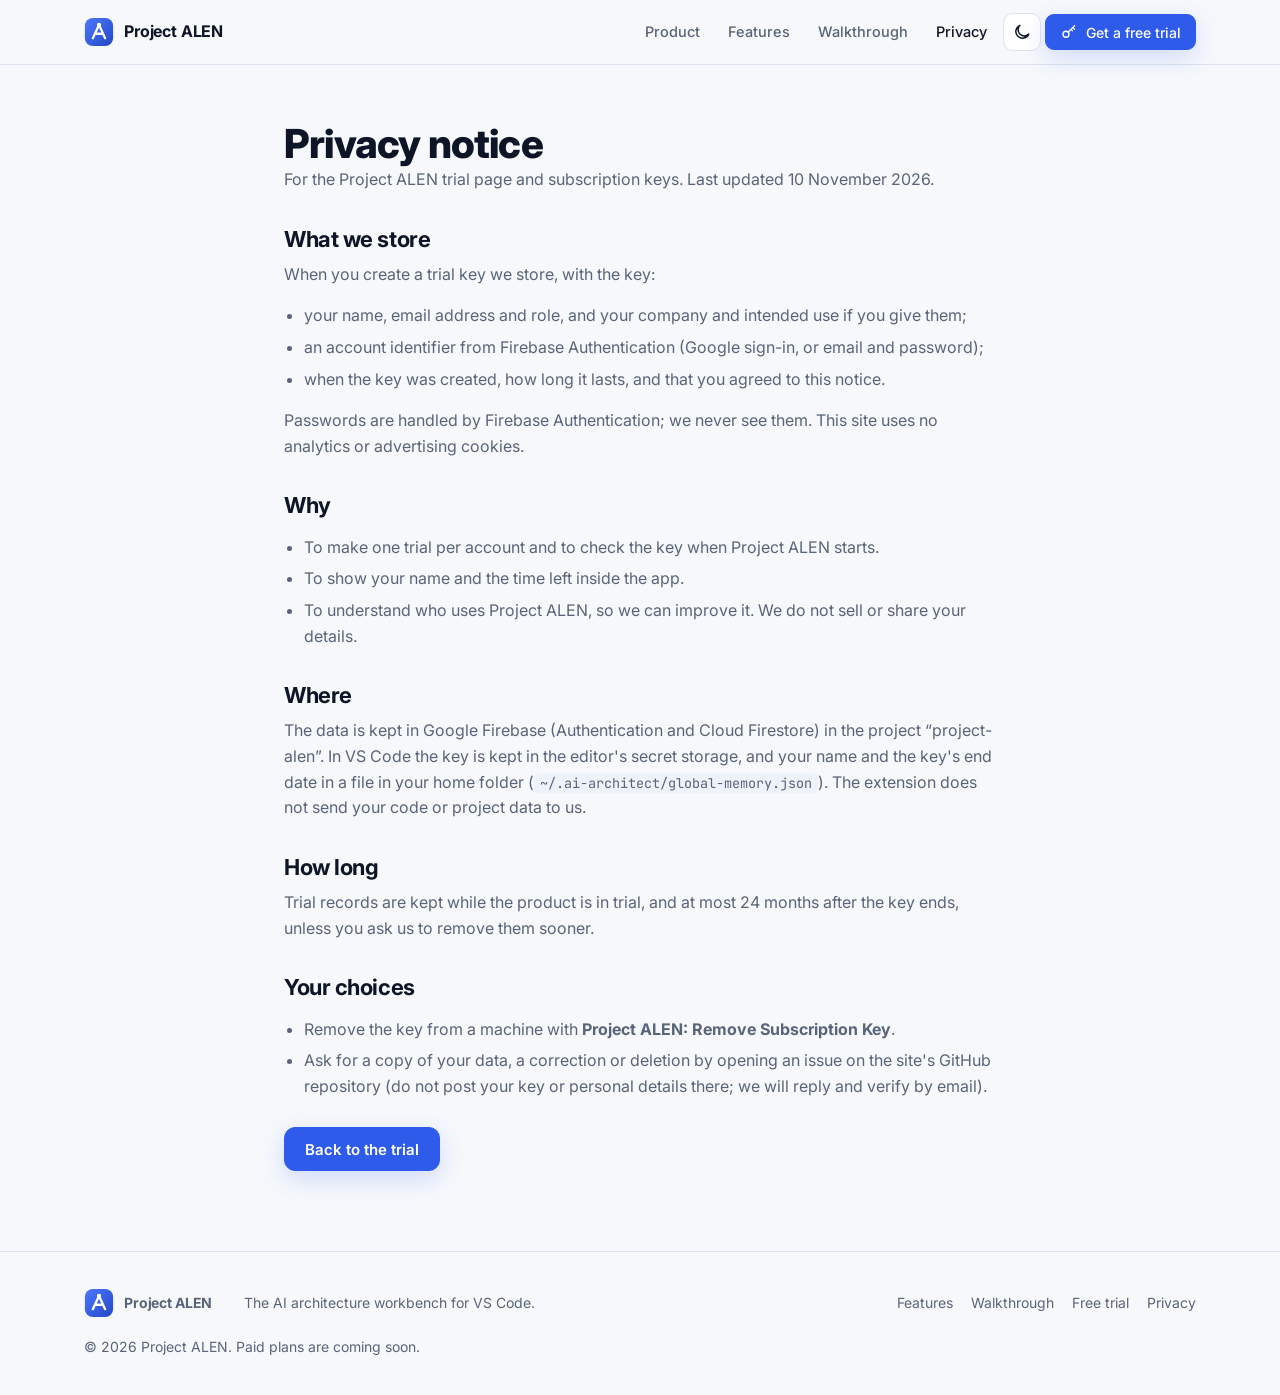
==== privacy.html @ b811cdf2 "Project ALEN site and trial key page Made: 2026-11-10 17:19 (local) · Opus 5.5  Co-Authored-By: Clau" ====
<!doctype html>
<html lang="en">
<head>
  <meta charset="utf-8" />
  <meta name="viewport" content="width=device-width, initial-scale=1" />
  <title>Privacy · Project ALEN</title>
  <meta name="description" content="What Project ALEN stores for a trial key, why, and how to have it removed." />
  <meta name="theme-color" content="#2f5bea" />
  <link rel="icon" href="assets/logo.svg" type="image/svg+xml" />
  <link rel="preconnect" href="https://fonts.googleapis.com" /><link rel="preconnect" href="https://fonts.gstatic.com" crossorigin />
  <link href="https://fonts.googleapis.com/css2?family=Inter:wght@400;500;600;700;800&family=JetBrains+Mono:wght@500;700&display=swap" rel="stylesheet" />
  <script src="assets/theme-init.js"></script>
  <link rel="stylesheet" href="assets/site.css" />
</head>
<body data-page="privacy">
  <div data-site-head></div>
  <main id="main" class="prose">
    <h1>Privacy notice</h1>
    <p class="mut">For the Project ALEN trial page and subscription keys. Last updated 10 November 2026.</p>

    <h2>What we store</h2>
    <p>When you create a trial key we store, with the key:</p>
    <ul>
      <li>your name, email address and role, and your company and intended use if you give them;</li>
      <li>an account identifier from Firebase Authentication (Google sign-in, or email and password);</li>
      <li>when the key was created, how long it lasts, and that you agreed to this notice.</li>
    </ul>
    <p>Passwords are handled by Firebase Authentication; we never see them. This site uses no analytics or advertising cookies.</p>

    <h2>Why</h2>
    <ul>
      <li>To make one trial per account and to check the key when Project ALEN starts.</li>
      <li>To show your name and the time left inside the app.</li>
      <li>To understand who uses Project ALEN, so we can improve it. We do not sell or share your details.</li>
    </ul>

    <h2>Where</h2>
    <p>The data is kept in Google Firebase (Authentication and Cloud Firestore) in the project “project-alen”. In VS Code the key is kept in the editor's secret storage, and your name and the key's end date in a file in your home folder (<code>~/.ai-architect/global-memory.json</code>). The extension does not send your code or project data to us.</p>

    <h2>How long</h2>
    <p>Trial records are kept while the product is in trial, and at most 24 months after the key ends, unless you ask us to remove them sooner.</p>

    <h2>Your choices</h2>
    <ul>
      <li>Remove the key from a machine with <b>Project ALEN: Remove Subscription Key</b>.</li>
      <li>Ask for a copy of your data, a correction or deletion by opening an issue on the site's GitHub repository (do not post your key or personal details there; we will reply and verify by email).</li>
    </ul>
    <p style="margin-top:28px"><a class="btn pri" href="trial.html">Back to the trial</a></p>
  </main>
  <div data-site-foot></div>
  <script src="assets/site.js"></script>
</body>
</html>
---- assets/site.css ----
/* Project ALEN site: the workbench's own tokens (cobalt accent, blue-black ink), light and dark each with their own values. */
:root {
  --bg: #f6f8fc; --panel: #ffffff; --panel2: #eef2fa; --fg: #0d1526; --mut: #5a6478; --line: #dde3ef; --line2: #c9d2e3;
  --accent: #2f5bea; --accent-h: #2448c4; --accent2: #0369a1; --on-accent: #ffffff; --accent-soft: #e7edfd;
  --ok: #138a52; --warn: #b7791f; --bad: #c53030;
  --glow: rgba(47, 91, 234, .18); --shadow: 0 1px 2px rgba(13, 21, 38, .06), 0 10px 30px rgba(13, 21, 38, .07);
  --lift: 0 2px 6px rgba(13, 21, 38, .08), 0 24px 60px rgba(13, 21, 38, .12);
  --sans: "Inter", ui-sans-serif, system-ui, -apple-system, "Segoe UI", Roboto, sans-serif;
  --mono: "JetBrains Mono", ui-monospace, SFMono-Regular, Menlo, Consolas, monospace;
  --r: 14px; --max: 1160px;
  color-scheme: light;
}
@media (prefers-color-scheme: dark) {
  :root:not([data-theme="light"]) {
    --bg: #070b16; --panel: #0e1424; --panel2: #141c31; --fg: #e8edf8; --mut: #93a0b8; --line: #1f2940; --line2: #2b3756;
    --accent: #5b8cff; --accent-h: #8fb0ff; --accent2: #38bdf8; --on-accent: #06102b; --accent-soft: #15214a;
    --ok: #34d399; --warn: #f2b84b; --bad: #f87171;
    --glow: rgba(91, 140, 255, .22); --shadow: 0 1px 2px rgba(0, 0, 0, .4), 0 10px 30px rgba(0, 0, 0, .35); --lift: 0 2px 8px rgba(0, 0, 0, .5), 0 30px 80px rgba(0, 0, 0, .5);
    color-scheme: dark;
  }
}
:root[data-theme="dark"] {
  --bg: #070b16; --panel: #0e1424; --panel2: #141c31; --fg: #e8edf8; --mut: #93a0b8; --line: #1f2940; --line2: #2b3756;
  --accent: #5b8cff; --accent-h: #8fb0ff; --accent2: #38bdf8; --on-accent: #06102b; --accent-soft: #15214a;
  --ok: #34d399; --warn: #f2b84b; --bad: #f87171;
  --glow: rgba(91, 140, 255, .22); --shadow: 0 1px 2px rgba(0, 0, 0, .4), 0 10px 30px rgba(0, 0, 0, .35); --lift: 0 2px 8px rgba(0, 0, 0, .5), 0 30px 80px rgba(0, 0, 0, .5);
  color-scheme: dark;
}

*, *::before, *::after { box-sizing: border-box; }
html { scroll-behavior: smooth; -webkit-text-size-adjust: 100%; }
body { margin: 0; background: var(--bg); color: var(--fg); font: 16px/1.6 var(--sans); -webkit-font-smoothing: antialiased; overflow-x: hidden; }
a { color: var(--accent); text-decoration: none; }
a:hover { text-decoration: underline; }
img, svg { display: block; }
h1, h2, h3 { line-height: 1.15; letter-spacing: -.02em; margin: 0; }
p { margin: 0; }
.i { width: 20px; height: 20px; flex: none; }
.mono { font-family: var(--mono); }
.mut { color: var(--mut); }
.wrap { max-width: var(--max); margin: 0 auto; padding: 0 24px; }
.sr-only { position: absolute; width: 1px; height: 1px; overflow: hidden; clip: rect(0 0 0 0); white-space: nowrap; }
:focus-visible { outline: 2px solid var(--accent); outline-offset: 2px; border-radius: 6px; }
.skip { position: absolute; left: 12px; top: -48px; padding: 8px 14px; background: var(--accent); color: var(--on-accent); border-radius: 8px; z-index: 100; }
.skip:focus { top: 12px; }

/* Header */
.site-head { position: sticky; top: 0; z-index: 50; backdrop-filter: saturate(160%) blur(14px); background: color-mix(in srgb, var(--bg) 78%, transparent); border-bottom: 1px solid var(--line); }
.site-head .wrap { display: flex; align-items: center; gap: 22px; height: 64px; }
.brand { display: inline-flex; align-items: center; gap: 10px; color: var(--fg); font-weight: 700; letter-spacing: -.01em; }
.brand:hover { text-decoration: none; }
.brand img { width: 30px; height: 30px; }
.brand small { font-weight: 500; color: var(--mut); font-size: 12px; margin-left: 2px; }
.nav { display: flex; align-items: center; gap: 4px; margin-left: auto; }
.nav a { color: var(--mut); font-size: 14.5px; font-weight: 500; padding: 8px 12px; border-radius: 9px; }
.nav a:hover { color: var(--fg); background: var(--panel2); text-decoration: none; }
.nav a[aria-current="page"] { color: var(--fg); }
.icon-btn { display: grid; place-items: center; width: 38px; height: 38px; border-radius: 10px; border: 1px solid var(--line); background: var(--panel); color: var(--fg); cursor: pointer; }
.icon-btn:hover { border-color: var(--line2); }
.menu-btn { display: none; }
@media (max-width: 860px) {
  .menu-btn { display: grid; margin-left: auto; }
  .nav { position: fixed; inset: 64px 0 auto 0; flex-direction: column; align-items: stretch; padding: 12px 16px 18px; background: var(--panel); border-bottom: 1px solid var(--line); box-shadow: var(--lift); display: none; }
  .nav.open { display: flex; }
  .nav a { padding: 12px; }
}

/* Buttons */
.btn { display: inline-flex; align-items: center; justify-content: center; gap: 8px; height: 44px; padding: 0 20px; border-radius: 11px; border: 1px solid var(--line2); background: var(--panel); color: var(--fg); font: 600 15px var(--sans); cursor: pointer; transition: transform .15s ease, box-shadow .2s ease, background .2s ease, border-color .2s ease; white-space: nowrap; }
.btn:hover { text-decoration: none; border-color: var(--accent); transform: translateY(-1px); }
.btn:active { transform: translateY(0); }
.btn.pri { background: var(--accent); border-color: var(--accent); color: var(--on-accent); box-shadow: 0 8px 24px var(--glow); }
.btn.pri:hover { background: var(--accent-h); border-color: var(--accent-h); }
.btn.sm { height: 36px; padding: 0 14px; font-size: 14px; border-radius: 9px; }
.btn.block { width: 100%; }
.btn[disabled] { opacity: .55; cursor: not-allowed; transform: none; }
.btn .i { width: 18px; height: 18px; }

/* Hero */
.hero { position: relative; padding: 88px 0 72px; overflow: hidden; }
.hero::before { content: ""; position: absolute; inset: -30% -20% auto; height: 120%; pointer-events: none;
  background: radial-gradient(700px 380px at 18% 22%, var(--glow), transparent 70%), radial-gradient(620px 360px at 85% 0%, color-mix(in srgb, var(--accent2) 18%, transparent), transparent 70%); }
.hero::after { content: ""; position: absolute; inset: 0; pointer-events: none; opacity: .5;
  background-image: linear-gradient(var(--line) 1px, transparent 1px), linear-gradient(90deg, var(--line) 1px, transparent 1px); background-size: 44px 44px;
  mask-image: radial-gradient(ellipse 70% 60% at 50% 30%, #000 30%, transparent 75%); }
.hero .wrap { position: relative; z-index: 1; display: grid; grid-template-columns: 1.05fr .95fr; gap: 48px; align-items: center; }
.eyebrow { display: inline-flex; align-items: center; gap: 8px; padding: 6px 12px; border-radius: 999px; background: var(--accent-soft); color: var(--accent); font-size: 13px; font-weight: 600; }
.eyebrow .i { width: 15px; height: 15px; }
.hero h1 { margin-top: 18px; font-size: clamp(36px, 5.4vw, 60px); font-weight: 800; }
.grad { background: linear-gradient(100deg, var(--accent), var(--accent2)); -webkit-background-clip: text; background-clip: text; color: transparent; }
.lead { margin-top: 18px; font-size: 18.5px; color: var(--mut); max-width: 560px; }
.cta { display: flex; flex-wrap: wrap; gap: 12px; margin-top: 30px; }
.trust { display: flex; flex-wrap: wrap; gap: 18px; margin-top: 26px; color: var(--mut); font-size: 14px; }
.trust span { display: inline-flex; align-items: center; gap: 6px; }
.trust .i { width: 16px; height: 16px; color: var(--ok); }
@media (max-width: 960px) { .hero .wrap { grid-template-columns: 1fr; } .hero { padding: 56px 0 40px; } }

/* Product window mock */
.window { border-radius: 16px; border: 1px solid var(--line2); background: var(--panel); box-shadow: var(--lift); overflow: hidden; }
.window-bar { display: flex; align-items: center; gap: 6px; height: 36px; padding: 0 14px; border-bottom: 1px solid var(--line); background: var(--panel2); }
.window-bar i { width: 10px; height: 10px; border-radius: 50%; background: var(--line2); }
.window-bar span { margin-left: 10px; font-size: 12px; color: var(--mut); }
.window-body { display: grid; grid-template-columns: 54px 1fr; min-height: 300px; }
.w-rail { border-right: 1px solid var(--line); display: flex; flex-direction: column; align-items: center; gap: 12px; padding: 12px 0; }
.w-rail b { width: 26px; height: 26px; border-radius: 8px; background: var(--panel2); }
.w-rail b.on { background: var(--accent); }
.w-main { position: relative; padding: 16px; }
.w-main svg.arch { width: 100%; height: auto; }
.arch .edge { stroke: var(--line2); stroke-width: 2; fill: none; }
.arch .flow { stroke: var(--accent); stroke-width: 2; fill: none; stroke-dasharray: 6 10; animation: flow 1.6s linear infinite; }
.arch .node rect { fill: var(--panel2); stroke: var(--line2); }
.arch .node.hot rect { stroke: var(--accent); fill: var(--accent-soft); }
.arch text { fill: var(--fg); font: 600 11px var(--sans); }
.arch .sub { fill: var(--mut); font-weight: 500; font-size: 9.5px; }
@keyframes flow { to { stroke-dashoffset: -32; } }
.w-toast { position: absolute; right: 16px; bottom: 16px; display: flex; align-items: center; gap: 10px; padding: 10px 14px; border-radius: 12px; background: var(--panel); border: 1px solid var(--line2); box-shadow: var(--shadow); font-size: 12.5px; }
.w-toast .dot { width: 8px; height: 8px; border-radius: 50%; background: var(--ok); box-shadow: 0 0 0 4px color-mix(in srgb, var(--ok) 20%, transparent); }

/* Sections */
section.block { padding: 84px 0; }
section.alt { background: var(--panel); border-top: 1px solid var(--line); border-bottom: 1px solid var(--line); }
.sec-head { max-width: 680px; margin-bottom: 40px; }
.sec-head.center { text-align: center; margin-left: auto; margin-right: auto; }
.sec-head h2 { font-size: clamp(28px, 3.6vw, 40px); font-weight: 800; }
.sec-head p { margin-top: 12px; color: var(--mut); font-size: 17px; }
.kicker { display: block; margin-bottom: 10px; color: var(--accent); font-weight: 700; font-size: 13px; letter-spacing: .08em; text-transform: uppercase; }

.grid { display: grid; gap: 18px; }
.grid.c3 { grid-template-columns: repeat(3, 1fr); }
.grid.c2 { grid-template-columns: repeat(2, 1fr); }
.grid.c4 { grid-template-columns: repeat(4, 1fr); }
@media (max-width: 960px) { .grid.c3, .grid.c4 { grid-template-columns: repeat(2, 1fr); } }
@media (max-width: 640px) { .grid.c3, .grid.c2, .grid.c4 { grid-template-columns: 1fr; } }
.card { position: relative; padding: 24px; border-radius: var(--r); background: var(--panel); border: 1px solid var(--line); box-shadow: var(--shadow); transition: transform .2s ease, border-color .2s ease, box-shadow .2s ease; }
section.alt .card { background: var(--bg); }
.card:hover { transform: translateY(-2px); border-color: var(--line2); box-shadow: var(--lift); }
.card h3 { font-size: 18px; margin-top: 14px; }
.card p { margin-top: 8px; color: var(--mut); font-size: 15px; }
.card ul { margin: 12px 0 0; padding: 0; list-style: none; display: flex; flex-direction: column; gap: 6px; font-size: 14.5px; color: var(--mut); }
.card li { display: flex; gap: 8px; }
.card li .i { width: 16px; height: 16px; color: var(--ok); margin-top: 4px; }
.ico { display: grid; place-items: center; width: 44px; height: 44px; border-radius: 12px; background: var(--accent-soft); color: var(--accent); }
.ico .i { width: 22px; height: 22px; }

.stats { display: grid; grid-template-columns: repeat(4, 1fr); gap: 18px; }
.stat b { display: block; font-size: 34px; font-weight: 800; letter-spacing: -.02em; }
.stat span { color: var(--mut); font-size: 14px; }
@media (max-width: 760px) { .stats { grid-template-columns: repeat(2, 1fr); } }

/* Steps */
.steps { counter-reset: s; display: grid; gap: 18px; grid-template-columns: repeat(3, 1fr); }
@media (max-width: 860px) { .steps { grid-template-columns: 1fr; } }
.step { counter-increment: s; }
.step::before { content: counter(s); display: grid; place-items: center; width: 34px; height: 34px; border-radius: 50%; background: var(--accent); color: var(--on-accent); font-weight: 800; }

/* Walkthrough */
.walk { display: grid; grid-template-columns: 260px 1fr; gap: 36px; align-items: start; }
.walk-nav { position: sticky; top: 88px; display: flex; flex-direction: column; gap: 4px; }
.walk-nav a { display: flex; gap: 10px; align-items: center; padding: 10px 12px; border-radius: 10px; color: var(--mut); font-size: 14.5px; font-weight: 500; }
.walk-nav a:hover { background: var(--panel2); color: var(--fg); text-decoration: none; }
.walk-nav a.on { background: var(--accent-soft); color: var(--accent); }
.walk-nav a b { display: grid; place-items: center; width: 24px; height: 24px; border-radius: 50%; border: 1px solid currentColor; font-size: 12px; flex: none; }
.walk-step { scroll-margin-top: 90px; padding-bottom: 54px; margin-bottom: 54px; border-bottom: 1px solid var(--line); }
.walk-step:last-child { border-bottom: 0; }
.walk-step h2 { font-size: 28px; margin: 10px 0 10px; }
.walk-step > p { color: var(--mut); font-size: 16.5px; max-width: 680px; }
.walk-step .shot { margin-top: 22px; }
.walk-step ol, .walk-step ul.tips { margin: 18px 0 0; padding-left: 20px; display: flex; flex-direction: column; gap: 6px; color: var(--mut); }
kbd { font: 600 12.5px var(--mono); padding: 2px 7px; border-radius: 6px; border: 1px solid var(--line2); border-bottom-width: 2px; background: var(--panel); color: var(--fg); }
code { font: 13.5px var(--mono); padding: 1px 6px; border-radius: 6px; background: var(--panel2); }
@media (max-width: 900px) { .walk { grid-template-columns: 1fr; } .walk-nav { position: static; flex-direction: row; overflow-x: auto; } .walk-nav a span { display: none; } }

.mock { padding: 22px; border-radius: 14px; border: 1px solid var(--line2); background: var(--panel); box-shadow: var(--shadow); }
.mock-row { display: flex; align-items: center; gap: 10px; padding: 10px 12px; border-radius: 10px; border: 1px solid var(--line); background: var(--bg); font-size: 14px; }
.mock-row + .mock-row { margin-top: 8px; }
.mock-row .i { color: var(--accent); }
.mock-key { font: 600 14px var(--mono); letter-spacing: .04em; color: var(--accent); }
.palette { max-width: 520px; border-radius: 12px; border: 1px solid var(--line2); background: var(--panel); box-shadow: var(--lift); overflow: hidden; font-size: 14px; }
.palette .q { padding: 12px 14px; border-bottom: 1px solid var(--line); font-family: var(--mono); }
.palette .r { padding: 9px 14px; display: flex; gap: 10px; align-items: center; }
.palette .r.on { background: var(--accent-soft); color: var(--accent); }

/* Trial page */
.trial { padding: 56px 0 80px; }
.trial .wrap { display: grid; grid-template-columns: 1fr 440px; gap: 48px; align-items: start; }
@media (max-width: 960px) { .trial .wrap { grid-template-columns: 1fr; } }
.trial-aside h1 { font-size: clamp(32px, 4.4vw, 46px); font-weight: 800; margin-top: 14px; }
.trial-aside .lead { font-size: 17px; }
.perks { margin: 26px 0 0; padding: 0; list-style: none; display: flex; flex-direction: column; gap: 14px; }
.perks li { display: flex; gap: 12px; }
.perks li .ico { width: 36px; height: 36px; border-radius: 10px; }
.perks li .ico .i { width: 18px; height: 18px; }
.perks b { display: block; }
.perks span { color: var(--mut); font-size: 14.5px; }
.panel { position: relative; padding: 28px; border-radius: 18px; background: var(--panel); border: 1px solid var(--line2); box-shadow: var(--lift); }
.progress { display: flex; gap: 8px; margin-bottom: 22px; }
.progress span { flex: 1; height: 4px; border-radius: 4px; background: var(--line); transition: background .3s ease; }
.progress span.on { background: var(--accent); }
.panel h2 { font-size: 22px; }
.panel .sub { margin-top: 6px; color: var(--mut); font-size: 14.5px; }
.form { display: flex; flex-direction: column; gap: 14px; margin-top: 20px; }
.field { display: flex; flex-direction: column; gap: 6px; }
.field label { font-size: 13.5px; font-weight: 600; }
.field small { color: var(--mut); font-size: 12.5px; }
.field input, .field select, .field textarea { width: 100%; height: 44px; padding: 0 13px; border-radius: 10px; border: 1px solid var(--line2); background: var(--bg); color: var(--fg); font: 15px var(--sans); transition: border-color .15s ease, box-shadow .15s ease; }
.field textarea { height: auto; padding: 10px 13px; resize: vertical; min-height: 76px; }
.field input:focus, .field select:focus, .field textarea:focus { outline: none; border-color: var(--accent); box-shadow: 0 0 0 4px var(--glow); }
.field input[readonly] { color: var(--mut); }
.two { display: grid; grid-template-columns: 1fr 1fr; gap: 12px; }
@media (max-width: 480px) { .two { grid-template-columns: 1fr; } }
.check { display: flex; gap: 10px; align-items: flex-start; font-size: 13.5px; color: var(--mut); }
.check input { margin-top: 3px; width: 17px; height: 17px; accent-color: var(--accent); flex: none; }
.divider { display: flex; align-items: center; gap: 12px; color: var(--mut); font-size: 12.5px; margin: 4px 0; }
.divider::before, .divider::after { content: ""; flex: 1; height: 1px; background: var(--line); }
.tabs { display: grid; grid-template-columns: 1fr 1fr; padding: 4px; border-radius: 11px; background: var(--panel2); }
.tabs button { height: 36px; border: 0; border-radius: 8px; background: transparent; color: var(--mut); font: 600 14px var(--sans); cursor: pointer; }
.tabs button[aria-selected="true"] { background: var(--panel); color: var(--fg); box-shadow: var(--shadow); }
.alert { padding: 11px 14px; border-radius: 10px; font-size: 14px; border: 1px solid; }
.alert.bad { color: var(--bad); border-color: color-mix(in srgb, var(--bad) 40%, transparent); background: color-mix(in srgb, var(--bad) 8%, transparent); }
.alert.ok { color: var(--ok); border-color: color-mix(in srgb, var(--ok) 40%, transparent); background: color-mix(in srgb, var(--ok) 8%, transparent); }
.alert.info { color: var(--accent); border-color: color-mix(in srgb, var(--accent) 35%, transparent); background: var(--accent-soft); }
.who { display: flex; align-items: center; gap: 12px; padding: 12px; border-radius: 12px; background: var(--panel2); }
.avatar { display: grid; place-items: center; width: 40px; height: 40px; border-radius: 50%; background: var(--accent); color: var(--on-accent); font-weight: 700; flex: none; overflow: hidden; }
.avatar img { width: 100%; height: 100%; object-fit: cover; }
.who b { display: block; font-size: 14.5px; }
.who span { color: var(--mut); font-size: 13px; overflow-wrap: anywhere; }
.who .btn { margin-left: auto; }
.keybox { margin-top: 18px; padding: 18px; border-radius: 14px; border: 1px dashed var(--accent); background: var(--accent-soft); }
.keybox code { display: block; padding: 0; background: none; font-size: 15.5px; font-weight: 700; letter-spacing: .03em; color: var(--accent); overflow-wrap: anywhere; }
.keybox .btn { margin-top: 14px; }
.countdown { display: grid; grid-template-columns: repeat(4, 1fr); gap: 8px; margin-top: 16px; }
.countdown div { text-align: center; padding: 10px 4px; border-radius: 11px; background: var(--panel2); border: 1px solid var(--line); }
.countdown b { display: block; font: 800 22px/1 var(--mono); font-variant-numeric: tabular-nums; }
.countdown span { font-size: 11px; color: var(--mut); text-transform: uppercase; letter-spacing: .06em; }
.next { margin: 18px 0 0; padding-left: 20px; color: var(--mut); font-size: 14.5px; display: flex; flex-direction: column; gap: 6px; }
.spinner { width: 18px; height: 18px; border-radius: 50%; border: 2px solid currentColor; border-right-color: transparent; animation: spin .7s linear infinite; }
@keyframes spin { to { transform: rotate(360deg); } }
[hidden] { display: none !important; }

/* Prose pages */
.prose { max-width: 760px; padding: 56px 24px 80px; margin: 0 auto; }
.prose h1 { font-size: 40px; font-weight: 800; }
.prose h2 { font-size: 22px; margin: 34px 0 10px; }
.prose p, .prose li { color: var(--mut); }
.prose p + p { margin-top: 12px; }
.prose ul { padding-left: 20px; display: flex; flex-direction: column; gap: 6px; }

/* CTA band and footer */
.band { margin: 0 auto; max-width: var(--max); padding: 48px; border-radius: 22px; background: linear-gradient(120deg, var(--accent), var(--accent2)); color: #fff; display: flex; align-items: center; justify-content: space-between; gap: 24px; flex-wrap: wrap; box-shadow: 0 30px 80px var(--glow); }
.band h2 { font-size: 30px; }
.band p { opacity: .9; margin-top: 8px; }
.band .btn { background: #fff; color: #102055; border-color: #fff; }
.band-wrap { padding: 0 24px 84px; }
.site-foot { border-top: 1px solid var(--line); padding: 36px 0; color: var(--mut); font-size: 14px; }
.site-foot .wrap { display: flex; flex-wrap: wrap; gap: 18px 32px; align-items: center; }
.site-foot nav { display: flex; gap: 18px; margin-left: auto; flex-wrap: wrap; }
.site-foot a { color: var(--mut); }

.reveal { opacity: 0; transform: translateY(14px); transition: opacity .6s ease, transform .6s ease; }
.reveal.in { opacity: 1; transform: none; }
@media (prefers-reduced-motion: reduce) { .reveal { opacity: 1; transform: none; transition: none; } .arch .flow, .spinner { animation: none; } .btn, .card { transition: none; } html { scroll-behavior: auto; } }
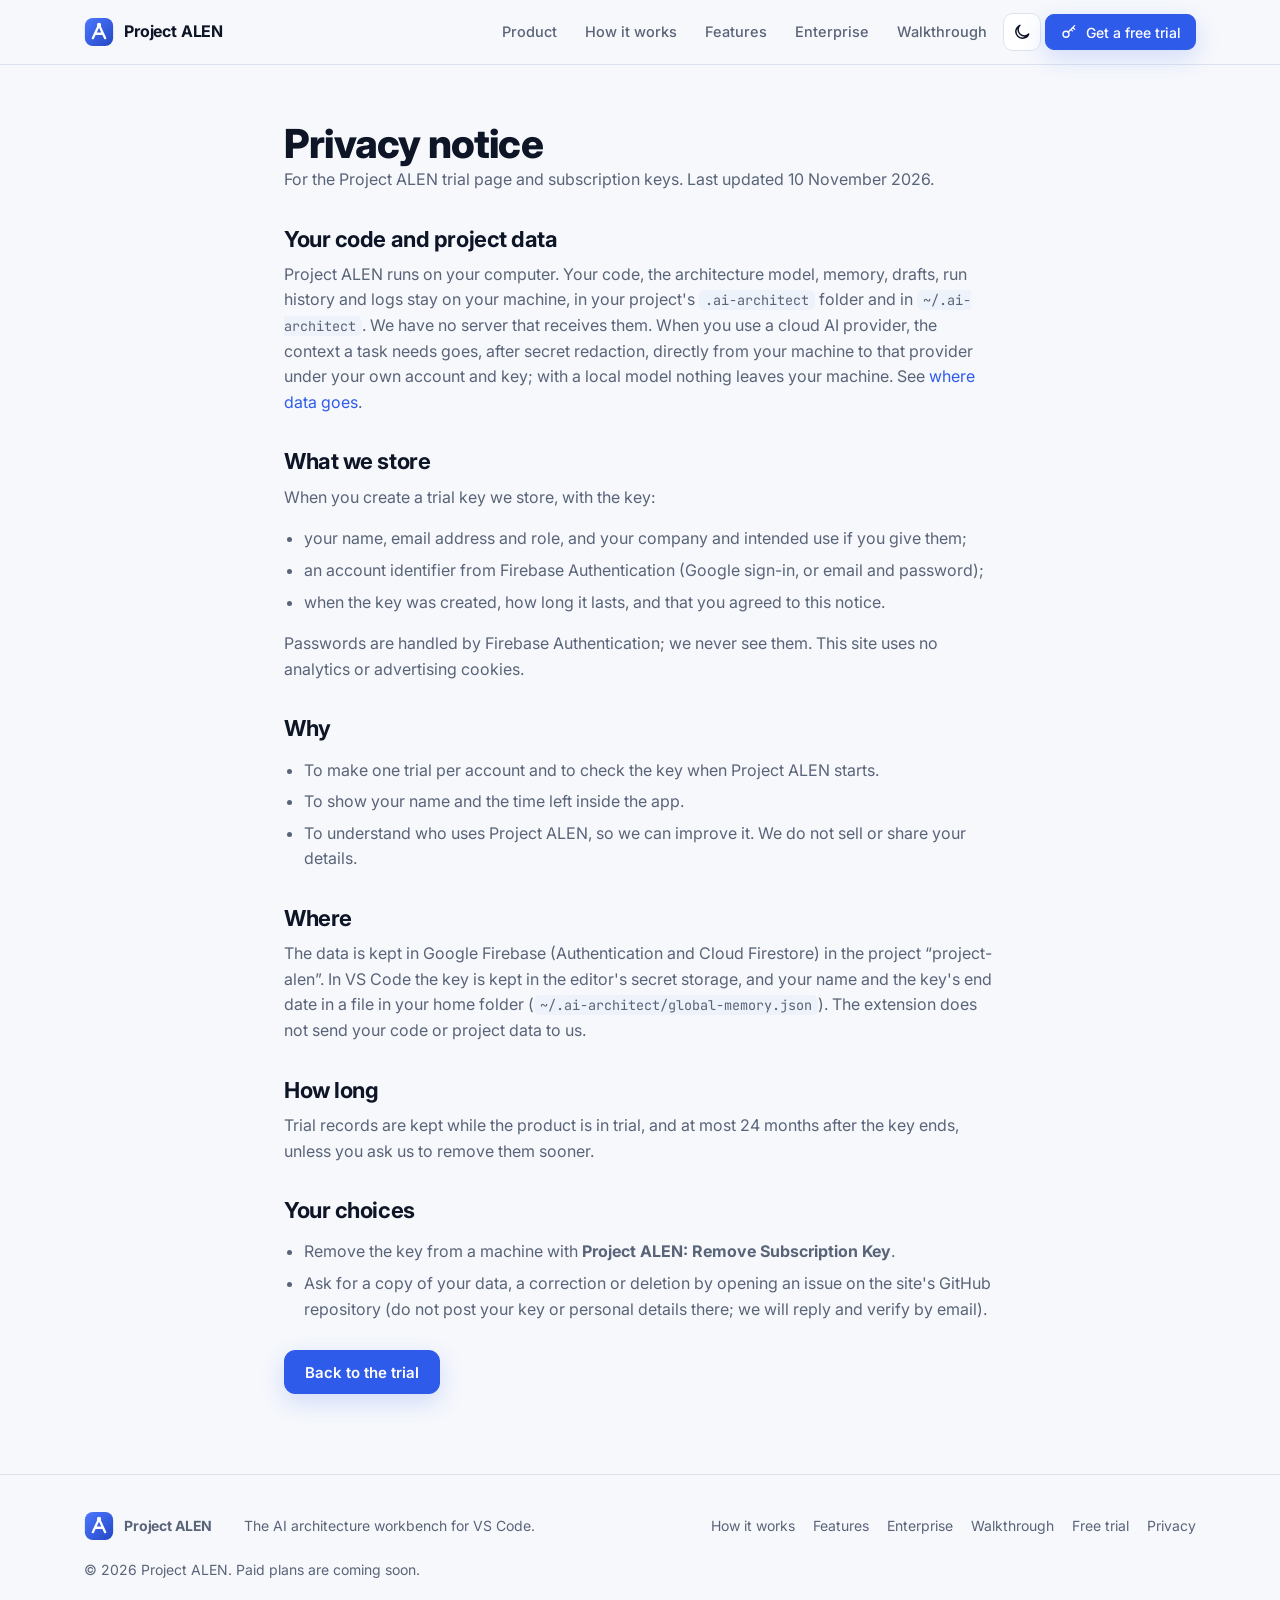
==== commit ec0282fd: "How it works and Enterprise pages, local-first section, live diagrams Made: 2026-11-10 17:39 (local)" ====
--- a/privacy.html
+++ b/privacy.html
@@ -17,6 +17,9 @@
   <main id="main" class="prose">
     <h1>Privacy notice</h1>
     <p class="mut">For the Project ALEN trial page and subscription keys. Last updated 10 November 2026.</p>
+
+    <h2>Your code and project data</h2>
+    <p>Project ALEN runs on your computer. Your code, the architecture model, memory, drafts, run history and logs stay on your machine, in your project's <code>.ai-architect</code> folder and in <code>~/.ai-architect</code>. We have no server that receives them. When you use a cloud AI provider, the context a task needs goes, after secret redaction, directly from your machine to that provider under your own account and key; with a local model nothing leaves your machine. See <a href="how-it-works.html#local">where data goes</a>.</p>
 
     <h2>What we store</h2>
     <p>When you create a trial key we store, with the key:</p>
